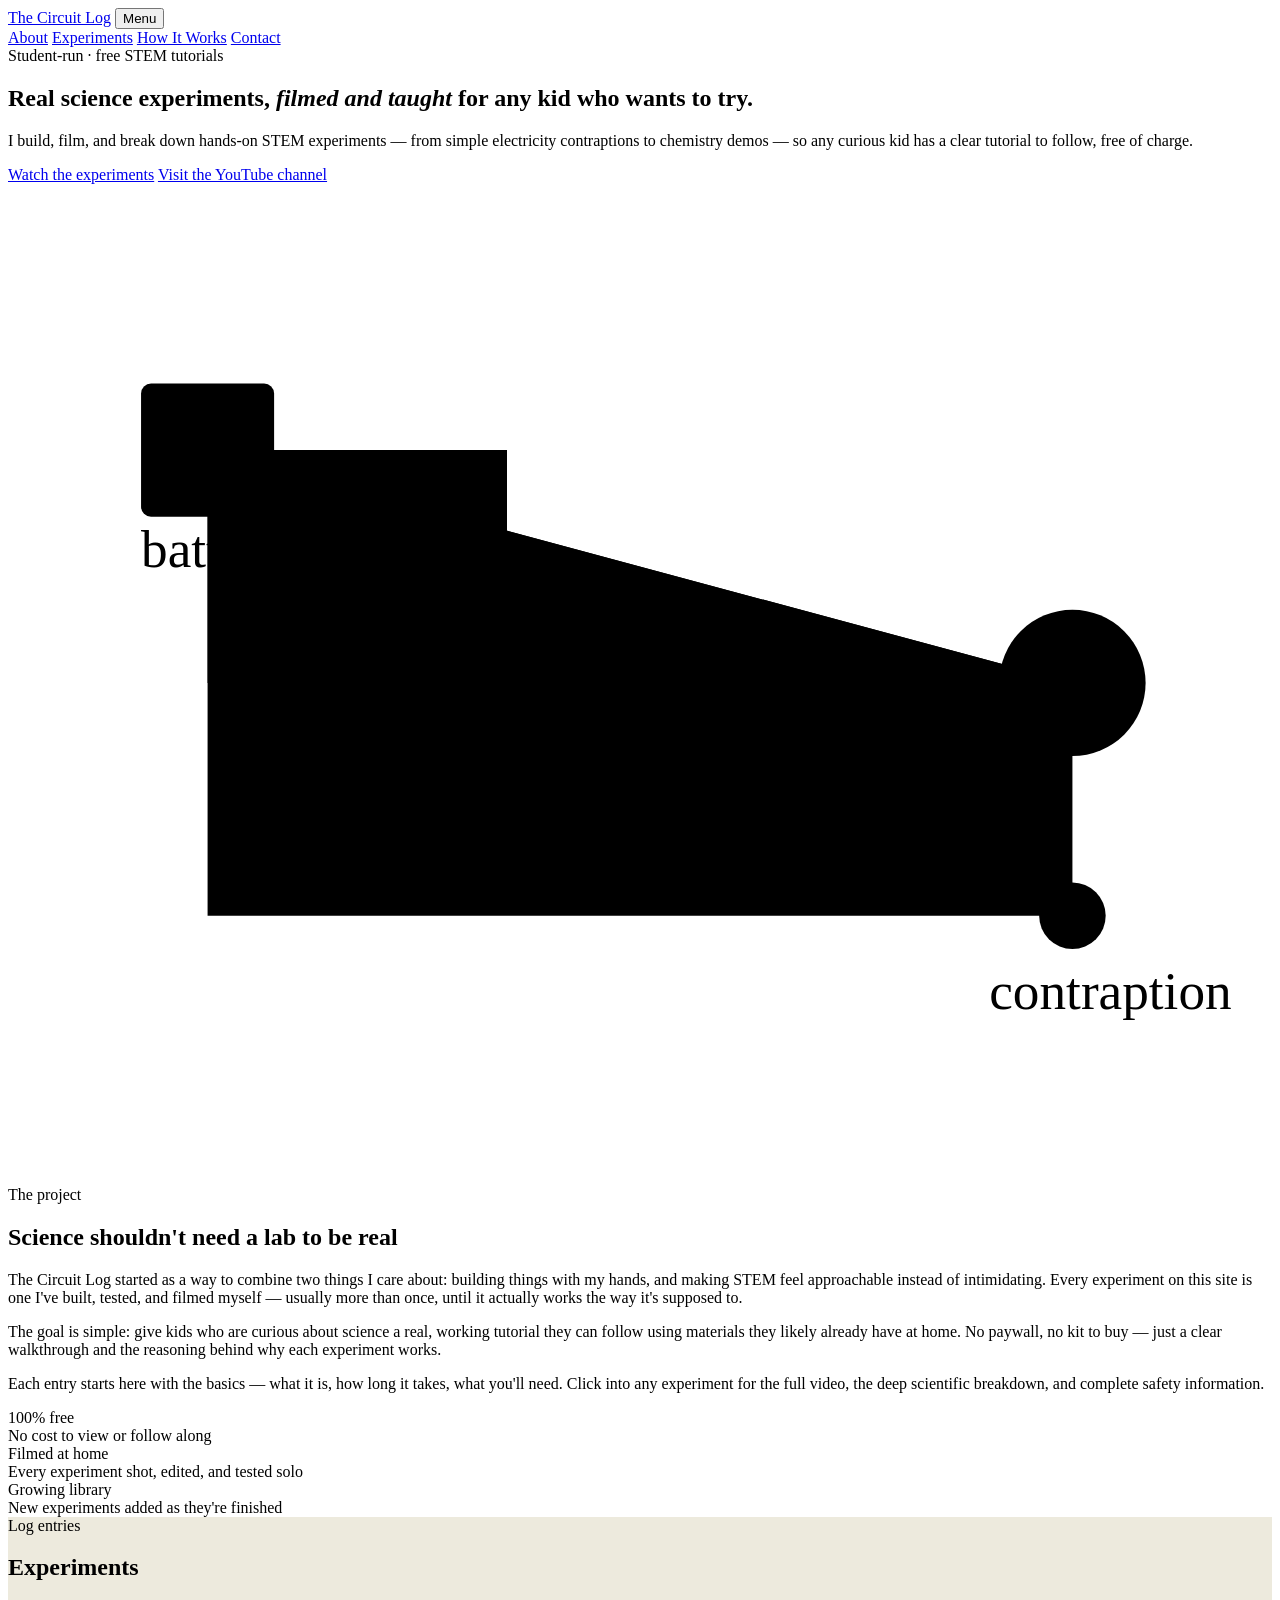
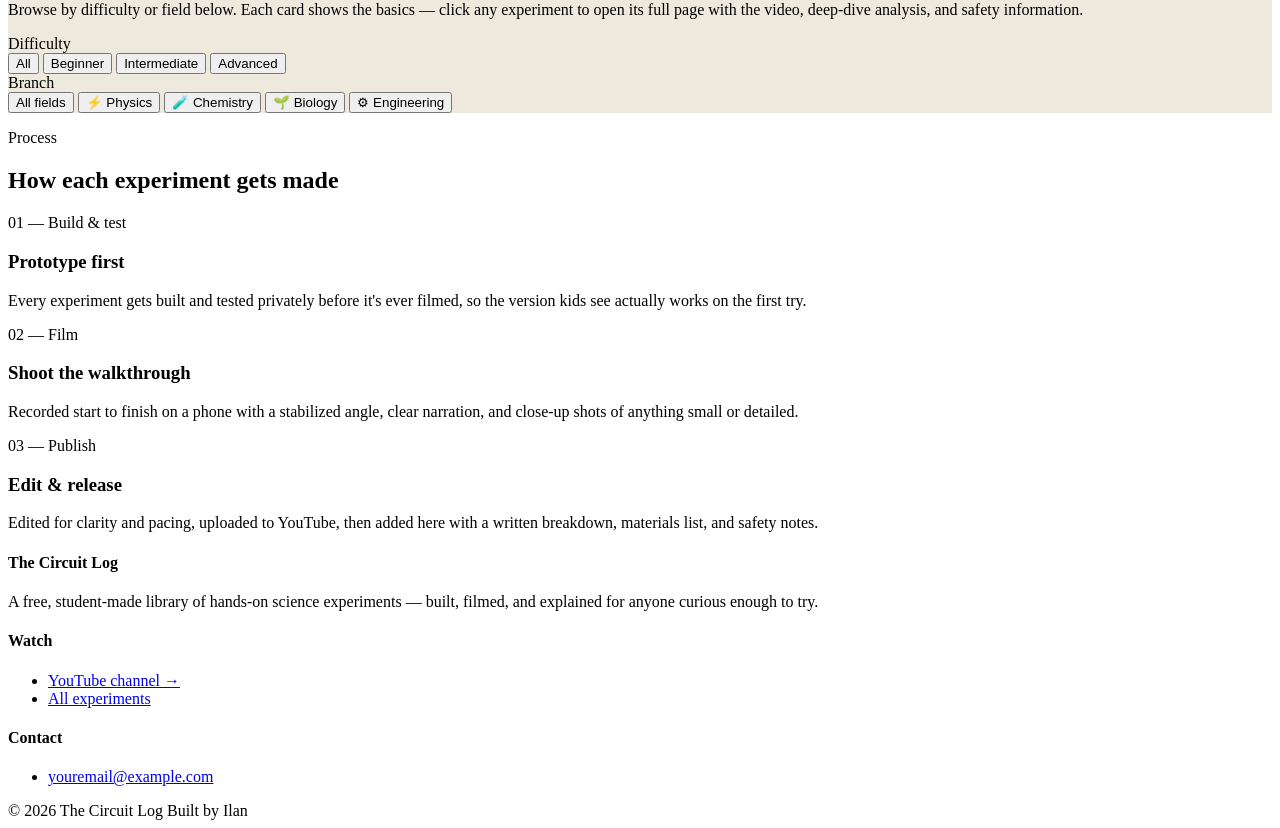
==== index.html @ 6b6189e6 "Add files via upload" ====
<!DOCTYPE html>
<html lang="en">
<head>
<meta charset="UTF-8">
<meta name="viewport" content="width=device-width, initial-scale=1.0">
<title>The Circuit Log — Science Experiments for Curious Kids</title>
<meta name="description" content="Free, hands-on science experiment tutorials filmed and taught by a student, for kids who want to try real STEM at home.">
<link rel="preconnect" href="https://fonts.googleapis.com">
<link rel="preconnect" href="https://fonts.gstatic.com" crossorigin>
<link href="https://fonts.googleapis.com/css2?family=Space+Grotesk:wght@400;500;600;700&family=Inter:wght@400;500;600&family=IBM+Plex+Mono:wght@400;500&display=swap" rel="stylesheet">
<link rel="stylesheet" href="assets/style.css">
</head>
<body>

<header class="site-nav">
  <div class="nav-inner">
    <a href="#top" class="brand"><span class="dot"></span>The Circuit Log</a>
    <button class="nav-toggle" id="navToggle" aria-expanded="false" aria-controls="navLinks">Menu</button>
    <nav class="links" id="navLinks">
      <a href="#about">About</a>
      <a href="#experiments">Experiments</a>
      <a href="#how">How It Works</a>
      <a href="#contact">Contact</a>
    </nav>
  </div>
</header>

<section class="hero" id="top">
  <div class="hero-inner">
    <div>
      <div class="eyebrow">Student-run · free STEM tutorials</div>
      <h1>Real science experiments, <em>filmed and taught</em> for any kid who wants to try.</h1>
      <p class="lede">I build, film, and break down hands-on STEM experiments — from simple electricity contraptions to chemistry demos — so any curious kid has a clear tutorial to follow, free of charge.</p>
      <div class="hero-ctas">
        <a href="#experiments" class="btn btn-primary">Watch the experiments</a>
        <a href="#contact" class="btn btn-ghost">Visit the YouTube channel</a>
      </div>
    </div>
    <div class="circuit-wrap">
      <svg viewBox="0 0 380 300" xmlns="http://www.w3.org/2000/svg" role="img" aria-label="Animated circuit diagram connecting a battery, switch, and lightbulb">
        <path class="circuit-wire" d="M60,80 H150 V150 H320" />
        <path class="circuit-wire" d="M60,80 V220 H320 V150" />
        <path class="circuit-pulse" d="M60,80 H150 V150 H320 V150 H60 V80" />
        <rect class="circuit-node on" x="40" y="60" width="40" height="40" rx="3"/>
        <text class="circuit-label" x="40" y="115">battery</text>
        <circle class="circuit-node" cx="150" cy="150" r="16"/>
        <text class="circuit-label" x="128" y="180">switch</text>
        <g class="bulb-glow">
          <circle class="circuit-node on" cx="320" cy="150" r="22"/>
        </g>
        <text class="circuit-label" x="292" y="190">bulb</text>
        <circle class="circuit-node" cx="320" cy="220" r="10"/>
        <text class="circuit-label" x="295" y="248">contraption</text>
      </svg>
    </div>
  </div>
</section>

<main>
  <section id="about">
    <div class="wrap">
      <div class="section-head">
        <div class="eyebrow">The project</div>
        <h2>Science shouldn't need a lab to be real</h2>
      </div>
      <div class="about-grid">
        <div class="about-copy">
          <p>The Circuit Log started as a way to combine two things I care about: building things with my hands, and making STEM feel approachable instead of intimidating. Every experiment on this site is one I've built, tested, and filmed myself — usually more than once, until it actually works the way it's supposed to.</p>
          <p>The goal is simple: give kids who are curious about science a real, working tutorial they can follow using materials they likely already have at home. No paywall, no kit to buy — just a clear walkthrough and the reasoning behind why each experiment works.</p>
          <p>Each entry starts here with the basics — what it is, how long it takes, what you'll need. Click into any experiment for the full video, the deep scientific breakdown, and complete safety information.</p>
        </div>
        <div>
          <div class="stat-card">
            <div class="num">100% free</div>
            <div class="label">No cost to view or follow along</div>
          </div>
          <div class="stat-card">
            <div class="num">Filmed at home</div>
            <div class="label">Every experiment shot, edited, and tested solo</div>
          </div>
          <div class="stat-card">
            <div class="num">Growing library</div>
            <div class="label">New experiments added as they're finished</div>
          </div>
        </div>
      </div>
    </div>
  </section>

  <section id="experiments" style="background:#EDEADD;">
    <div class="wrap">
      <div class="section-head">
        <div class="eyebrow">Log entries</div>
        <h2>Experiments</h2>
        <p>Browse by difficulty or field below. Each card shows the basics — click any experiment to open its full page with the video, deep-dive analysis, and safety information.</p>
      </div>

      <div class="filter-block">
        <div class="filter-row">
          <span class="filter-row-label">Difficulty</span>
          <div class="filter-bar" id="difficultyBar" role="tablist" aria-label="Filter by difficulty">
            <button class="filter-btn active" data-difficulty="all">All</button>
            <button class="filter-btn" data-difficulty="beginner">Beginner</button>
            <button class="filter-btn" data-difficulty="intermediate">Intermediate</button>
            <button class="filter-btn" data-difficulty="advanced">Advanced</button>
          </div>
        </div>
        <div class="filter-row">
          <span class="filter-row-label">Branch</span>
          <div class="filter-bar filter-bar-branch" id="disciplineBar" role="tablist" aria-label="Filter by field of science">
            <button class="filter-btn branch-btn active" data-discipline="all">All fields</button>
            <button class="filter-btn branch-btn" data-discipline="physics">⚡ Physics</button>
            <button class="filter-btn branch-btn" data-discipline="chemistry">🧪 Chemistry</button>
            <button class="filter-btn branch-btn" data-discipline="biology">🌱 Biology</button>
            <button class="filter-btn branch-btn" data-discipline="engineering">⚙ Engineering</button>
          </div>
        </div>
        <p class="filter-count" id="filterCount"></p>
      </div>

      <div class="log-grid" id="logGrid"></div>
      <p class="empty-state" id="emptyState" hidden>No experiments in this branch yet — check back soon, or try a different filter.</p>
    </div>
  </section>

  <section id="how">
    <div class="wrap">
      <div class="section-head">
        <div class="eyebrow">Process</div>
        <h2>How each experiment gets made</h2>
      </div>
      <div class="steps">
        <div class="step">
          <div class="tag">01 — Build & test</div>
          <h3>Prototype first</h3>
          <p>Every experiment gets built and tested privately before it's ever filmed, so the version kids see actually works on the first try.</p>
        </div>
        <div class="step">
          <div class="tag">02 — Film</div>
          <h3>Shoot the walkthrough</h3>
          <p>Recorded start to finish on a phone with a stabilized angle, clear narration, and close-up shots of anything small or detailed.</p>
        </div>
        <div class="step">
          <div class="tag">03 — Publish</div>
          <h3>Edit & release</h3>
          <p>Edited for clarity and pacing, uploaded to YouTube, then added here with a written breakdown, materials list, and safety notes.</p>
        </div>
      </div>
    </div>
  </section>
</main>

<footer id="contact">
  <div class="wrap">
    <div class="footer-grid">
      <div>
        <h4>The Circuit Log</h4>
        <p>A free, student-made library of hands-on science experiments — built, filmed, and explained for anyone curious enough to try.</p>
      </div>
      <div>
        <h4>Watch</h4>
        <ul>
          <li><a href="#" target="_blank" rel="noopener">YouTube channel →</a></li>
          <li><a href="#experiments">All experiments</a></li>
        </ul>
      </div>
      <div>
        <h4>Contact</h4>
        <ul>
          <li><a href="mailto:youremail@example.com">youremail@example.com</a></li>
        </ul>
      </div>
    </div>
    <div class="footer-bottom">
      <span>© 2026 The Circuit Log</span>
      <span>Built by Ilan</span>
    </div>
  </div>
</footer>

<script src="assets/data.js"></script>
<script src="assets/hub.js"></script>
</body>
</html>
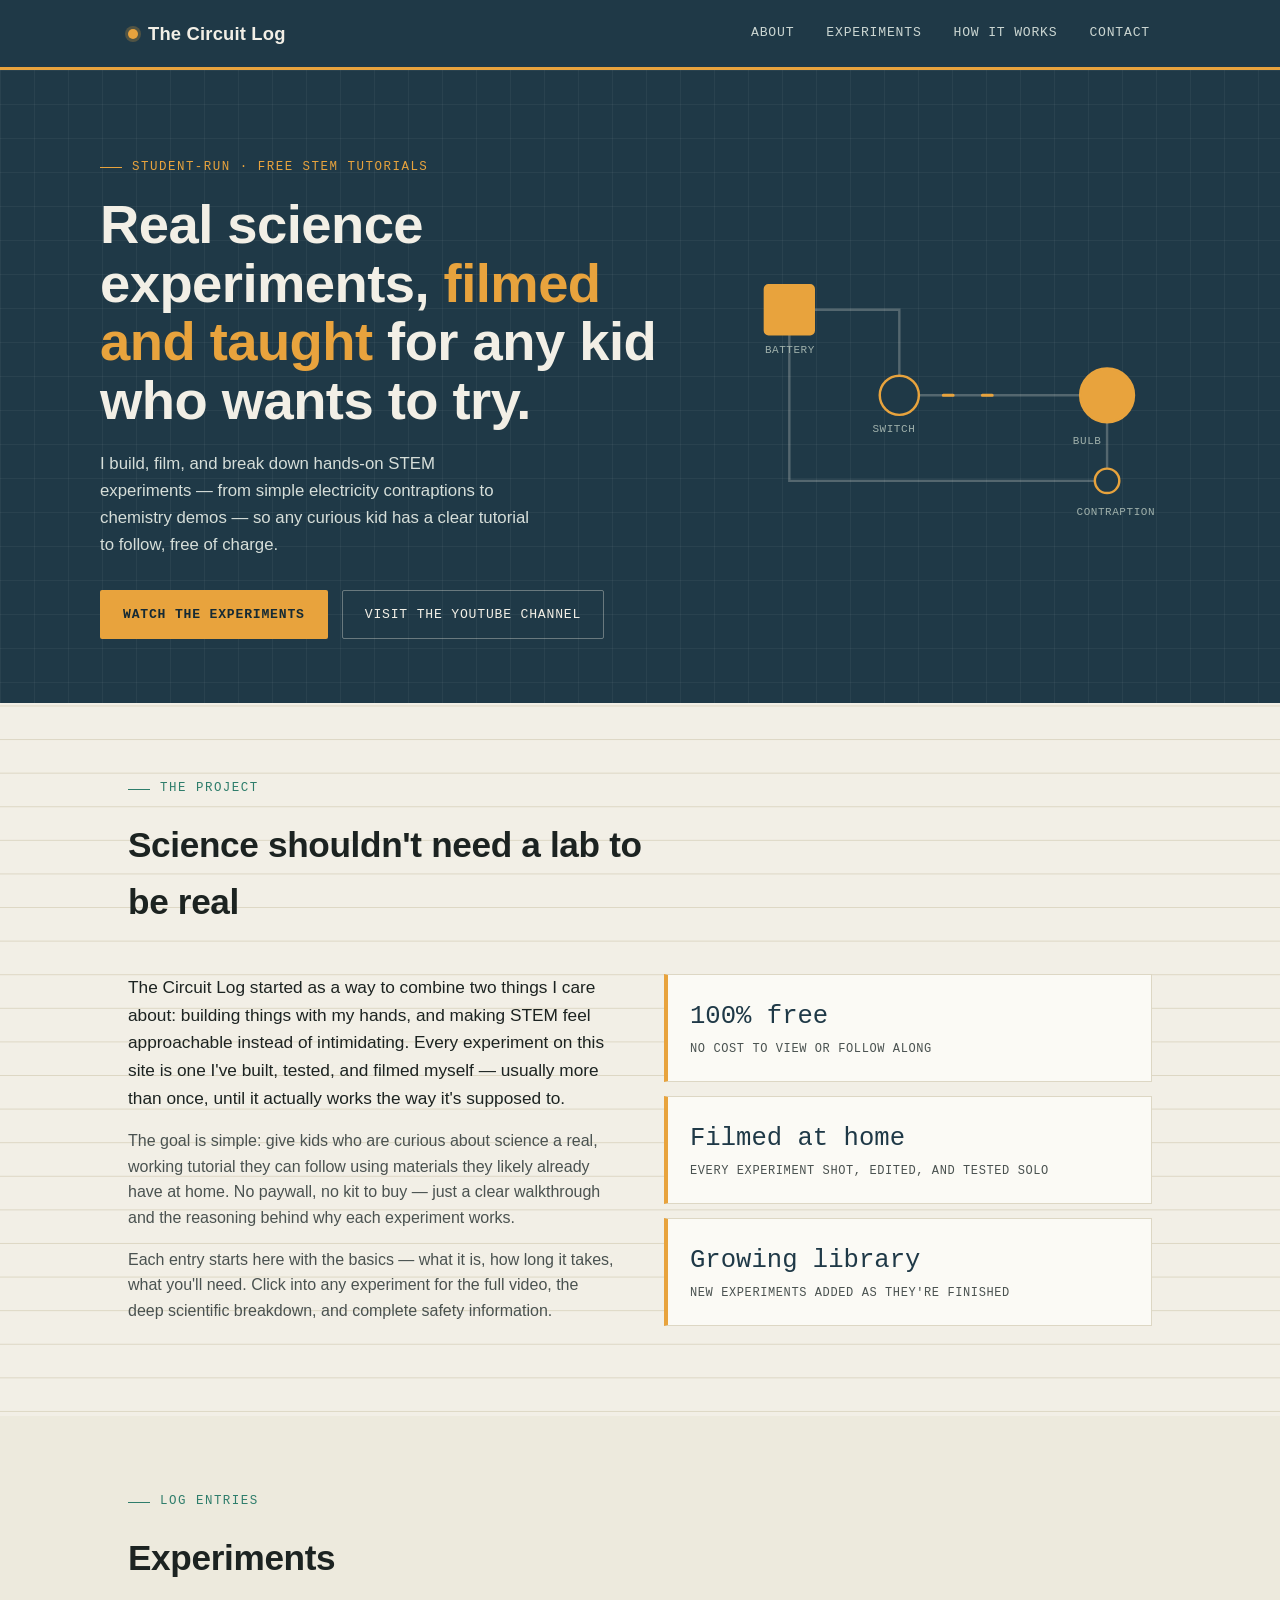
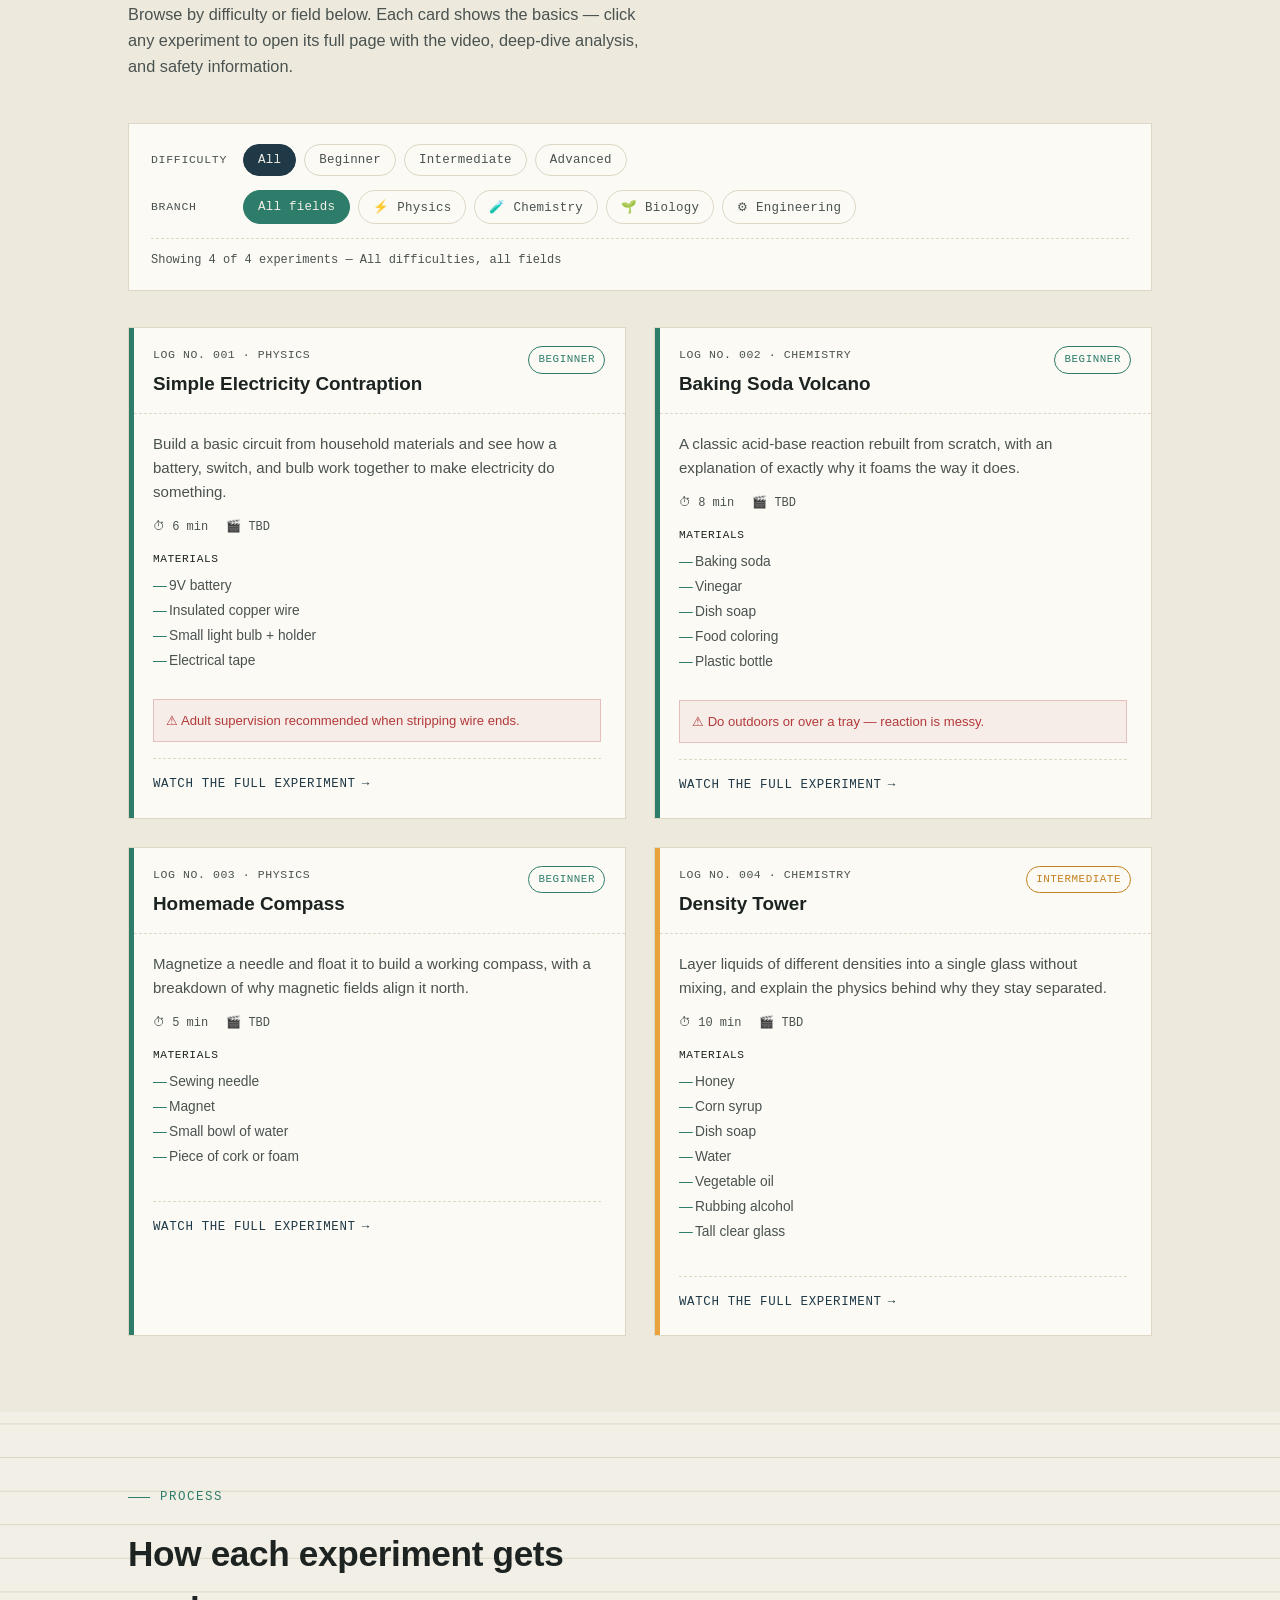
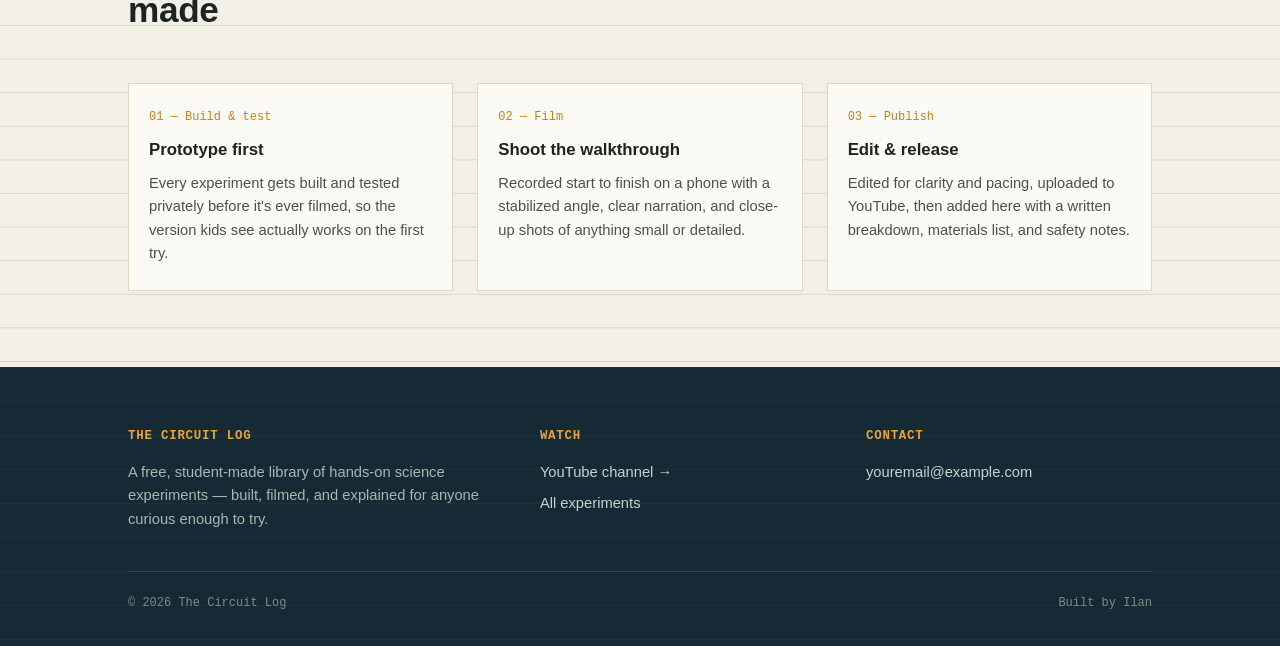
==== commit 69c54593: "fix youtube link" ====
--- a/index.html
+++ b/index.html
@@ -33,7 +33,7 @@
       <p class="lede">I build, film, and break down hands-on STEM experiments — from simple electricity contraptions to chemistry demos — so any curious kid has a clear tutorial to follow, free of charge.</p>
       <div class="hero-ctas">
         <a href="#experiments" class="btn btn-primary">Watch the experiments</a>
-        <a href="#contact" class="btn btn-ghost">Visit the YouTube channel</a>
+        <a href="https://www.youtube.com/channel/UC-2XbIqG7p51OJaPaATmr5Q" target="_blank" rel="noopener" class="btn btn-ghost">Visit the YouTube channel</a>
       </div>
     </div>
     <div class="circuit-wrap">
@@ -160,7 +160,7 @@
       <div>
         <h4>Watch</h4>
         <ul>
-          <li><a href="#" target="_blank" rel="noopener">YouTube channel →</a></li>
+          <li><a href="https://www.youtube.com/channel/UC-2XbIqG7p51OJaPaATmr5Q" target="_blank" rel="noopener">YouTube channel →</a></li>
           <li><a href="#experiments">All experiments</a></li>
         </ul>
       </div>
@@ -181,4 +181,4 @@
 <script src="assets/data.js"></script>
 <script src="assets/hub.js"></script>
 </body>
-</html>
+</html>
--- a/assets/style.css
+++ b/assets/style.css
@@ -0,0 +1,484 @@
+:root{
+  --paper:#F2EFE6;
+  --paper-line:#DDD7C4;
+  --ink:#1C2321;
+  --ink-soft:#4A5250;
+  --navy:#1F3947;
+  --navy-deep:#152A34;
+  --spark:#E8A33D;
+  --spark-deep:#C4801E;
+  --circuit:#2E7D6B;
+  --safety:#B33A3A;
+  --display:'Space Grotesk', sans-serif;
+  --body:'Inter', sans-serif;
+  --mono:'IBM Plex Mono', monospace;
+  --radius:2px;
+}
+
+*{box-sizing:border-box; margin:0; padding:0;}
+
+html{scroll-behavior:smooth;}
+
+body{
+  background:var(--paper);
+  color:var(--ink);
+  font-family:var(--body);
+  line-height:1.6;
+  background-image: linear-gradient(var(--paper-line) 1px, transparent 1px);
+  background-size: 100% 2.1em;
+}
+
+a{color:inherit;}
+img, iframe{max-width:100%; display:block;}
+
+:focus-visible{ outline:3px solid var(--spark); outline-offset:2px; }
+
+.wrap{ max-width:1080px; margin:0 auto; padding:0 28px; }
+
+/* ---------- NAV ---------- */
+header.site-nav{
+  position:sticky; top:0; z-index:50;
+  background:var(--navy);
+  border-bottom:3px solid var(--spark);
+}
+.nav-inner{
+  display:flex; align-items:center; justify-content:space-between;
+  padding:16px 28px; max-width:1080px; margin:0 auto;
+}
+.brand{
+  font-family:var(--display); font-weight:700; font-size:1.15rem;
+  color:var(--paper); letter-spacing:0.01em;
+  display:flex; align-items:center; gap:10px;
+  text-decoration:none;
+}
+.brand .dot{
+  width:10px; height:10px; background:var(--spark); border-radius:50%;
+  box-shadow:0 0 0 3px rgba(232,163,61,0.25);
+}
+nav.links{
+  display:flex; gap:28px;
+  font-family:var(--mono); font-size:0.82rem;
+  text-transform:uppercase; letter-spacing:0.06em;
+}
+nav.links a{
+  text-decoration:none; color:#CBD6D2; padding:6px 2px;
+  border-bottom:2px solid transparent;
+  transition:color .15s ease, border-color .15s ease;
+}
+nav.links a:hover{ color:var(--paper); border-color:var(--spark); }
+.nav-toggle{ display:none; }
+
+/* ---------- HERO (hub) ---------- */
+.hero{
+  background:var(--navy);
+  background-image:
+    linear-gradient(rgba(255,255,255,0.045) 1px, transparent 1px),
+    linear-gradient(90deg, rgba(255,255,255,0.045) 1px, transparent 1px);
+  background-size: 34px 34px;
+  color:var(--paper);
+  padding:88px 28px 64px;
+  overflow:hidden;
+}
+.hero-inner{
+  max-width:1080px; margin:0 auto;
+  display:grid; grid-template-columns:1.1fr 0.9fr; gap:48px; align-items:center;
+}
+.eyebrow{
+  font-family:var(--mono); font-size:0.78rem; letter-spacing:0.12em;
+  text-transform:uppercase; color:var(--spark);
+  display:flex; align-items:center; gap:10px; margin-bottom:18px;
+}
+.eyebrow::before{ content:""; width:22px; height:1px; background:var(--spark); }
+.hero h1{
+  font-family:var(--display); font-weight:700;
+  font-size:clamp(2.2rem, 4.4vw, 3.4rem); line-height:1.08; letter-spacing:-0.01em;
+}
+.hero h1 em{ font-style:normal; color:var(--spark); }
+.hero p.lede{ margin-top:20px; font-size:1.05rem; color:#D6DED9; max-width:46ch; }
+.hero-ctas{ margin-top:32px; display:flex; gap:14px; flex-wrap:wrap; }
+
+.btn{
+  font-family:var(--mono); font-size:0.82rem; text-transform:uppercase;
+  letter-spacing:0.06em; text-decoration:none; padding:13px 22px;
+  border-radius:var(--radius); display:inline-block; border:1.5px solid transparent;
+  transition:transform .12s ease, background .15s ease;
+}
+.btn-primary{ background:var(--spark); color:var(--navy-deep); font-weight:600; }
+.btn-primary:hover{ background:#F0B458; transform:translateY(-1px); }
+.btn-ghost{ border-color:rgba(242,239,230,0.35); color:var(--paper); }
+.btn-ghost:hover{ border-color:var(--paper); }
+.btn-outline-navy{ border-color:var(--navy); color:var(--navy); }
+.btn-outline-navy:hover{ background:var(--navy); color:var(--paper); }
+
+/* circuit signature */
+.circuit-wrap{ position:relative; }
+.circuit-wrap svg{ width:100%; height:auto; }
+.circuit-node{ fill:var(--navy); stroke:var(--spark); stroke-width:2; }
+.circuit-node.on{ fill:var(--spark); }
+.circuit-wire{ fill:none; stroke:rgba(242,239,230,0.25); stroke-width:2; }
+.circuit-pulse{
+  fill:none; stroke:var(--spark); stroke-width:2.5; stroke-linecap:round;
+  stroke-dasharray:8 220; stroke-dashoffset:0;
+  animation:pulse-travel 4.5s linear infinite;
+}
+.circuit-label{
+  font-family:var(--mono); font-size:9px; fill:#9FB0AB;
+  text-transform:uppercase; letter-spacing:0.05em;
+}
+@keyframes pulse-travel{ from{ stroke-dashoffset:0; } to{ stroke-dashoffset:-460; } }
+.bulb-glow{ animation:glow 2.4s ease-in-out infinite; transform-origin:center; }
+@keyframes glow{ 0%,100%{ opacity:0.55; } 50%{ opacity:1; } }
+
+@media (prefers-reduced-motion:reduce){
+  .circuit-pulse{ animation:none; }
+  .bulb-glow{ animation:none; }
+  html{ scroll-behavior:auto; }
+}
+
+/* ---------- SECTION shared ---------- */
+section{ padding:76px 0; }
+.section-head{ margin-bottom:44px; max-width:60ch; }
+.section-head .eyebrow{ color:var(--circuit); }
+.section-head .eyebrow::before{ background:var(--circuit); }
+.section-head h2{
+  font-family:var(--display); font-weight:700;
+  font-size:clamp(1.6rem, 3vw, 2.2rem); letter-spacing:-0.01em;
+}
+.section-head p{ margin-top:14px; color:var(--ink-soft); font-size:1.02rem; }
+
+/* ---------- ABOUT ---------- */
+.about-grid{ display:grid; grid-template-columns:1fr 1fr; gap:48px; align-items:start; }
+.about-copy p{ margin-bottom:16px; color:var(--ink-soft); }
+.about-copy p:first-child{ color:var(--ink); font-size:1.08rem; }
+.stat-card{
+  background:#FBFAF5; border:1px solid var(--paper-line);
+  border-left:4px solid var(--spark); padding:22px 22px; margin-bottom:14px;
+}
+.stat-card .num{ font-family:var(--mono); font-size:1.6rem; font-weight:500; color:var(--navy); }
+.stat-card .label{
+  font-family:var(--mono); font-size:0.75rem; text-transform:uppercase;
+  letter-spacing:0.05em; color:var(--ink-soft); margin-top:2px;
+}
+
+/* ---------- FILTER BAR ---------- */
+.filter-block{
+  border:1px solid var(--paper-line); background:#FBFAF5;
+  padding:20px 22px; margin-bottom:36px;
+}
+.filter-row{ display:flex; align-items:center; gap:16px; flex-wrap:wrap; }
+.filter-row + .filter-row{ margin-top:14px; }
+.filter-row-label{
+  font-family:var(--mono); font-size:0.72rem; text-transform:uppercase;
+  letter-spacing:0.06em; color:var(--ink-soft); width:76px; flex-shrink:0;
+}
+.filter-bar{ display:flex; gap:8px; flex-wrap:wrap; }
+.filter-btn{
+  font-family:var(--mono); font-size:0.78rem; letter-spacing:0.02em;
+  background:transparent; border:1.5px solid var(--paper-line); color:var(--ink-soft);
+  padding:8px 14px; border-radius:20px; cursor:pointer; transition:all .15s ease;
+}
+.filter-btn:hover{ border-color:var(--circuit); color:var(--ink); }
+.filter-btn.active{ background:var(--navy); border-color:var(--navy); color:var(--paper); }
+.filter-bar-branch .filter-btn.active{ background:var(--circuit); border-color:var(--circuit); }
+.filter-count{
+  margin-top:14px; font-family:var(--mono); font-size:0.75rem; color:var(--ink-soft);
+  border-top:1px dashed var(--paper-line); padding-top:12px;
+}
+.empty-state{
+  text-align:center; padding:48px 20px; color:var(--ink-soft);
+  font-family:var(--mono); font-size:0.88rem; border:1px dashed var(--paper-line);
+}
+
+/* ---------- HUB CARDS (simplified — facts only, click through for more) ---------- */
+.log-grid{ display:grid; grid-template-columns:repeat(2, 1fr); gap:28px; }
+.log-card{
+  background:#FBFAF5; border:1px solid var(--paper-line);
+  position:relative; display:flex; flex-direction:column;
+  text-decoration:none; color:var(--ink);
+  transition:border-color .15s ease, transform .15s ease;
+}
+.log-card:hover{ border-color:var(--circuit); transform:translateY(-2px); }
+.log-card::before{
+  content:""; position:absolute; left:0; top:0; bottom:0; width:5px; background:var(--circuit);
+}
+.log-card.difficulty-beginner::before{ background:var(--circuit); }
+.log-card.difficulty-intermediate::before{ background:var(--spark); }
+.log-card.difficulty-advanced::before{ background:var(--safety); }
+.log-head{
+  padding:18px 20px 14px 24px; display:flex; justify-content:space-between;
+  align-items:flex-start; gap:10px; border-bottom:1px dashed var(--paper-line);
+}
+.log-no{
+  font-family:var(--mono); font-size:0.72rem; color:var(--ink-soft);
+  text-transform:uppercase; letter-spacing:0.05em;
+}
+.log-title{ font-family:var(--display); font-weight:600; font-size:1.18rem; margin-top:4px; }
+.badge{
+  font-family:var(--mono); font-size:0.68rem; text-transform:uppercase;
+  letter-spacing:0.05em; padding:4px 9px; border-radius:20px;
+  white-space:nowrap; border:1px solid currentColor;
+}
+.badge-beginner{ color:var(--circuit); }
+.badge-intermediate{ color:var(--spark-deep); }
+.badge-advanced{ color:var(--safety); }
+
+.log-body{ padding:18px 24px 22px; flex:1; display:flex; flex-direction:column; }
+.log-body p.desc{ color:var(--ink-soft); font-size:0.94rem; margin-bottom:14px; }
+
+.meta-row{
+  display:flex; gap:18px; font-family:var(--mono); font-size:0.75rem;
+  color:var(--ink-soft); margin-bottom:14px; flex-wrap:wrap;
+}
+.meta-row span{ display:flex; align-items:center; gap:5px; }
+
+.materials{ font-size:0.86rem; margin-bottom:14px; }
+.materials-label{
+  font-family:var(--mono); font-size:0.7rem; text-transform:uppercase;
+  letter-spacing:0.05em; color:var(--ink); margin-bottom:6px;
+}
+.materials ul{ list-style:none; }
+.materials li{ padding-left:16px; position:relative; color:var(--ink-soft); margin-bottom:3px; }
+.materials li::before{ content:"—"; position:absolute; left:0; color:var(--circuit); }
+
+.safety-note{
+  margin-top:10px;
+  background:rgba(179,58,58,0.07); border:1px solid rgba(179,58,58,0.25);
+  color:var(--safety); font-size:0.82rem; padding:10px 12px; display:flex; gap:8px;
+}
+
+.card-cta{
+  margin-top:auto; padding-top:16px;
+  font-family:var(--mono); font-size:0.78rem; text-transform:uppercase;
+  letter-spacing:0.05em; color:var(--navy);
+  display:flex; align-items:center; gap:6px;
+  border-top:1px dashed var(--paper-line); margin-top:16px;
+}
+.log-card:hover .card-cta{ color:var(--circuit); }
+.card-cta .arrow{ transition:transform .15s ease; }
+.log-card:hover .card-cta .arrow{ transform:translateX(4px); }
+
+/* ---------- HOW IT WORKS ---------- */
+.steps{ display:grid; grid-template-columns:repeat(3, 1fr); gap:24px; }
+.step{ background:#FBFAF5; border:1px solid var(--paper-line); padding:24px 20px; }
+.step .tag{ font-family:var(--mono); font-size:0.75rem; color:var(--spark-deep); margin-bottom:10px; }
+.step h3{ font-family:var(--display); font-size:1.05rem; margin-bottom:8px; }
+.step p{ color:var(--ink-soft); font-size:0.92rem; }
+
+/* ---------- FOOTER / CONTACT ---------- */
+footer{
+  background:var(--navy-deep); color:#C7D2CE; padding:60px 0 32px;
+  background-image: linear-gradient(rgba(255,255,255,0.03) 1px, transparent 1px);
+  background-size:100% 34px;
+}
+.footer-grid{ display:grid; grid-template-columns:1.3fr 1fr 1fr; gap:40px; margin-bottom:40px; }
+footer h4{
+  font-family:var(--mono); font-size:0.78rem; text-transform:uppercase;
+  letter-spacing:0.06em; color:var(--spark); margin-bottom:14px;
+}
+footer p{ color:#A9B7B2; font-size:0.92rem; }
+footer a{ text-decoration:none; color:#C7D2CE; }
+footer a:hover{ color:var(--spark); }
+footer ul{ list-style:none; }
+footer li{ margin-bottom:8px; font-size:0.92rem; }
+.footer-bottom{
+  border-top:1px solid rgba(255,255,255,0.1); padding-top:22px;
+  font-family:var(--mono); font-size:0.75rem; color:#7C8C87;
+  display:flex; justify-content:space-between; flex-wrap:wrap; gap:10px;
+}
+
+/* =========================================================================
+   DETAIL PAGE — larger, more sophisticated single-experiment layout
+   ========================================================================= */
+
+.detail-nav{
+  position:sticky; top:57px; z-index:40;
+  background:#EDEADD; border-bottom:1px solid var(--paper-line);
+}
+.detail-jump-wrap{ background:#EDEADD; border-bottom:1px solid var(--paper-line); }
+.detail-nav .wrap{ display:flex; align-items:center; justify-content:space-between; gap:20px; padding:14px 28px; }
+.back-link{
+  font-family:var(--mono); font-size:0.78rem; text-transform:uppercase;
+  letter-spacing:0.05em; text-decoration:none; color:var(--ink-soft);
+  display:flex; align-items:center; gap:8px;
+  transition:color .15s ease;
+}
+.back-link:hover{ color:var(--navy); }
+.detail-jump{ display:flex; gap:22px; font-family:var(--mono); font-size:0.76rem; text-transform:uppercase; letter-spacing:0.05em; }
+.detail-jump a{ text-decoration:none; color:var(--ink-soft); }
+.detail-jump a:hover{ color:var(--circuit); }
+
+.detail-hero{
+  background:var(--navy);
+  background-image:
+    linear-gradient(rgba(255,255,255,0.045) 1px, transparent 1px),
+    linear-gradient(90deg, rgba(255,255,255,0.045) 1px, transparent 1px);
+  background-size: 34px 34px;
+  color:var(--paper);
+  padding:64px 28px 56px;
+}
+.detail-hero .wrap{ max-width:900px; }
+.detail-meta-badges{ display:flex; gap:10px; align-items:center; margin-bottom:20px; flex-wrap:wrap; }
+.detail-badge{
+  font-family:var(--mono); font-size:0.72rem; text-transform:uppercase;
+  letter-spacing:0.05em; padding:5px 12px; border-radius:20px; border:1px solid currentColor;
+}
+.detail-badge-beginner{ color:#7FD4B0; }
+.detail-badge-intermediate{ color:var(--spark); }
+.detail-badge-advanced{ color:#F0938E; }
+.detail-hero h1{
+  font-family:var(--display); font-weight:700;
+  font-size:clamp(2.4rem, 5.5vw, 4rem); line-height:1.04; letter-spacing:-0.015em;
+}
+.detail-hero .lede{ margin-top:22px; font-size:1.15rem; color:#D6DED9; max-width:62ch; }
+.detail-meta-row{
+  margin-top:28px; display:flex; gap:28px; flex-wrap:wrap;
+  font-family:var(--mono); font-size:0.82rem; color:#9FB0AB;
+}
+.detail-meta-row span{ display:flex; align-items:center; gap:7px; }
+
+.detail-section{ padding:80px 0; }
+.detail-section.alt{ background:#EDEADD; }
+.detail-section .wrap{ max-width:900px; }
+
+.detail-section-label{
+  font-family:var(--mono); font-size:0.78rem; text-transform:uppercase;
+  letter-spacing:0.1em; color:var(--circuit); margin-bottom:16px;
+  display:flex; align-items:center; gap:10px;
+}
+.detail-section-label::before{ content:""; width:26px; height:1px; background:var(--circuit); }
+.detail-section h2{
+  font-family:var(--display); font-weight:700;
+  font-size:clamp(1.9rem, 3.6vw, 2.6rem); letter-spacing:-0.01em; margin-bottom:20px;
+}
+.detail-lead-text{ font-size:1.08rem; color:var(--ink-soft); max-width:68ch; margin-bottom:36px; }
+
+/* video */
+.detail-video-frame{
+  position:relative; width:100%; aspect-ratio:16/9;
+  background:var(--navy-deep); border:1px solid var(--paper-line);
+}
+.detail-video-frame iframe{ width:100%; height:100%; border:0; }
+.detail-video-placeholder{
+  position:absolute; inset:0; display:flex; flex-direction:column;
+  align-items:center; justify-content:center; gap:10px;
+  color:#7C8C87; font-family:var(--mono); font-size:0.85rem; text-align:center; padding:16px;
+}
+
+/* deep-dive hotspot image, larger */
+.detail-analysis-grid{ display:grid; grid-template-columns:1.2fr 1fr; gap:32px; align-items:start; }
+.hotspot-image-wrap{
+  position:relative; width:100%; aspect-ratio:4/3;
+  background:var(--navy-deep); border:1px solid var(--paper-line); overflow:hidden;
+}
+.hotspot-image-wrap img{ width:100%; height:100%; object-fit:cover; }
+.hotspot-placeholder{
+  position:absolute; inset:0; display:flex; align-items:center; justify-content:center;
+  color:#7C8C87; font-family:var(--mono); font-size:0.78rem; text-align:center; padding:20px;
+}
+.hotspot{
+  position:absolute; width:30px; height:30px; margin-left:-15px; margin-top:-15px;
+  border-radius:50%; background:var(--spark); color:var(--navy-deep);
+  border:2px solid var(--paper); font-family:var(--mono); font-weight:600; font-size:0.86rem;
+  cursor:pointer; display:flex; align-items:center; justify-content:center;
+  padding:0; line-height:1; transition:transform .12s ease;
+}
+.hotspot:hover, .hotspot:focus-visible{ transform:scale(1.15); }
+.hotspot.selected{ background:var(--circuit); color:var(--paper); }
+
+.hotspot-detail-panel{
+  background:#FBFAF5; border:1px solid var(--paper-line); border-left:4px solid var(--spark);
+  padding:24px 26px; min-height:220px; display:flex; flex-direction:column; justify-content:center;
+}
+.hotspot-detail-panel strong{
+  font-family:var(--display); color:var(--ink); display:block;
+  margin-bottom:10px; font-size:1.15rem;
+}
+.hotspot-detail-panel p{ color:var(--ink-soft); font-size:0.98rem; line-height:1.65; }
+.hotspot-hint{ font-family:var(--mono); font-size:0.78rem; color:var(--ink-soft); }
+.hotspot-list{
+  margin-top:18px; display:flex; flex-direction:column; gap:8px;
+}
+.hotspot-list-item{
+  display:flex; align-items:center; gap:10px;
+  font-family:var(--mono); font-size:0.78rem; color:var(--ink-soft);
+  background:transparent; border:1px solid var(--paper-line); cursor:pointer;
+  padding:8px 12px; text-align:left; transition:border-color .15s ease, color .15s ease;
+}
+.hotspot-list-item:hover, .hotspot-list-item.selected{ border-color:var(--circuit); color:var(--ink); }
+.hotspot-list-item .num{
+  width:20px; height:20px; border-radius:50%; background:var(--spark); color:var(--navy-deep);
+  font-weight:600; display:flex; align-items:center; justify-content:center; flex-shrink:0; font-size:0.7rem;
+}
+
+/* safety detail, larger */
+.safety-columns{ display:grid; grid-template-columns:repeat(3, 1fr); gap:18px; }
+.safety-col{ background:#FBFAF5; border:1px solid var(--paper-line); padding:22px 22px; }
+.safety-col.emergency{ background:rgba(179,58,58,0.06); border-color:rgba(179,58,58,0.3); }
+.safety-col h5{
+  font-family:var(--mono); font-size:0.78rem; text-transform:uppercase;
+  letter-spacing:0.04em; margin-bottom:14px;
+}
+.safety-col:not(.emergency) h5{ color:var(--ink); }
+.safety-col.emergency h5{ color:var(--safety); }
+.safety-col ul{ list-style:none; }
+.safety-col li{
+  font-size:0.92rem; color:var(--ink-soft); padding-left:16px; position:relative;
+  margin-bottom:10px; line-height:1.55;
+}
+.safety-col li::before{ content:"—"; position:absolute; left:0; }
+.safety-col:not(.emergency) li::before{ color:var(--circuit); }
+.safety-col.emergency li::before{ color:var(--safety); }
+
+/* materials sourcing table, larger */
+.sourcing-table{ width:100%; border-collapse:collapse; font-size:0.94rem; }
+.sourcing-table th{
+  font-family:var(--mono); font-size:0.74rem; text-transform:uppercase;
+  letter-spacing:0.05em; text-align:left; color:var(--ink-soft);
+  padding:10px 14px; border-bottom:1px solid var(--paper-line);
+}
+.sourcing-table td{
+  padding:14px 14px; border-bottom:1px solid var(--paper-line);
+  color:var(--ink-soft); vertical-align:top;
+}
+.sourcing-table td:first-child{ color:var(--ink); font-weight:500; white-space:nowrap; }
+
+/* prev/next footer nav */
+.detail-pager{
+  display:grid; grid-template-columns:1fr 1fr; gap:20px;
+}
+.pager-link{
+  display:block; text-decoration:none; border:1px solid var(--paper-line);
+  background:#FBFAF5; padding:22px 24px; transition:border-color .15s ease;
+}
+.pager-link:hover{ border-color:var(--circuit); }
+.pager-link .pager-dir{
+  font-family:var(--mono); font-size:0.72rem; text-transform:uppercase;
+  letter-spacing:0.06em; color:var(--ink-soft); margin-bottom:8px;
+}
+.pager-link .pager-title{ font-family:var(--display); font-weight:600; font-size:1.1rem; color:var(--ink); }
+.pager-link.next{ text-align:right; }
+
+/* ---------- RESPONSIVE ---------- */
+@media (max-width: 860px){
+  .hero-inner{ grid-template-columns:1fr; }
+  .about-grid{ grid-template-columns:1fr; }
+  .log-grid{ grid-template-columns:1fr; }
+  .steps{ grid-template-columns:1fr; }
+  .footer-grid{ grid-template-columns:1fr; gap:28px; }
+  .detail-analysis-grid{ grid-template-columns:1fr; }
+  .safety-columns{ grid-template-columns:1fr; }
+  .detail-pager{ grid-template-columns:1fr; }
+  .pager-link.next{ text-align:left; }
+  .detail-jump{ display:none; }
+  nav.links{
+    position:fixed; top:64px; left:0; right:0; background:var(--navy);
+    flex-direction:column; padding:18px 28px 24px; gap:16px;
+    transform:translateY(-120%); transition:transform .2s ease;
+    border-bottom:3px solid var(--spark);
+  }
+  nav.links.open{ transform:translateY(0); }
+  .nav-toggle{
+    display:block; background:none; border:none; color:var(--paper);
+    font-family:var(--mono); font-size:0.8rem; text-transform:uppercase; cursor:pointer;
+  }
+}
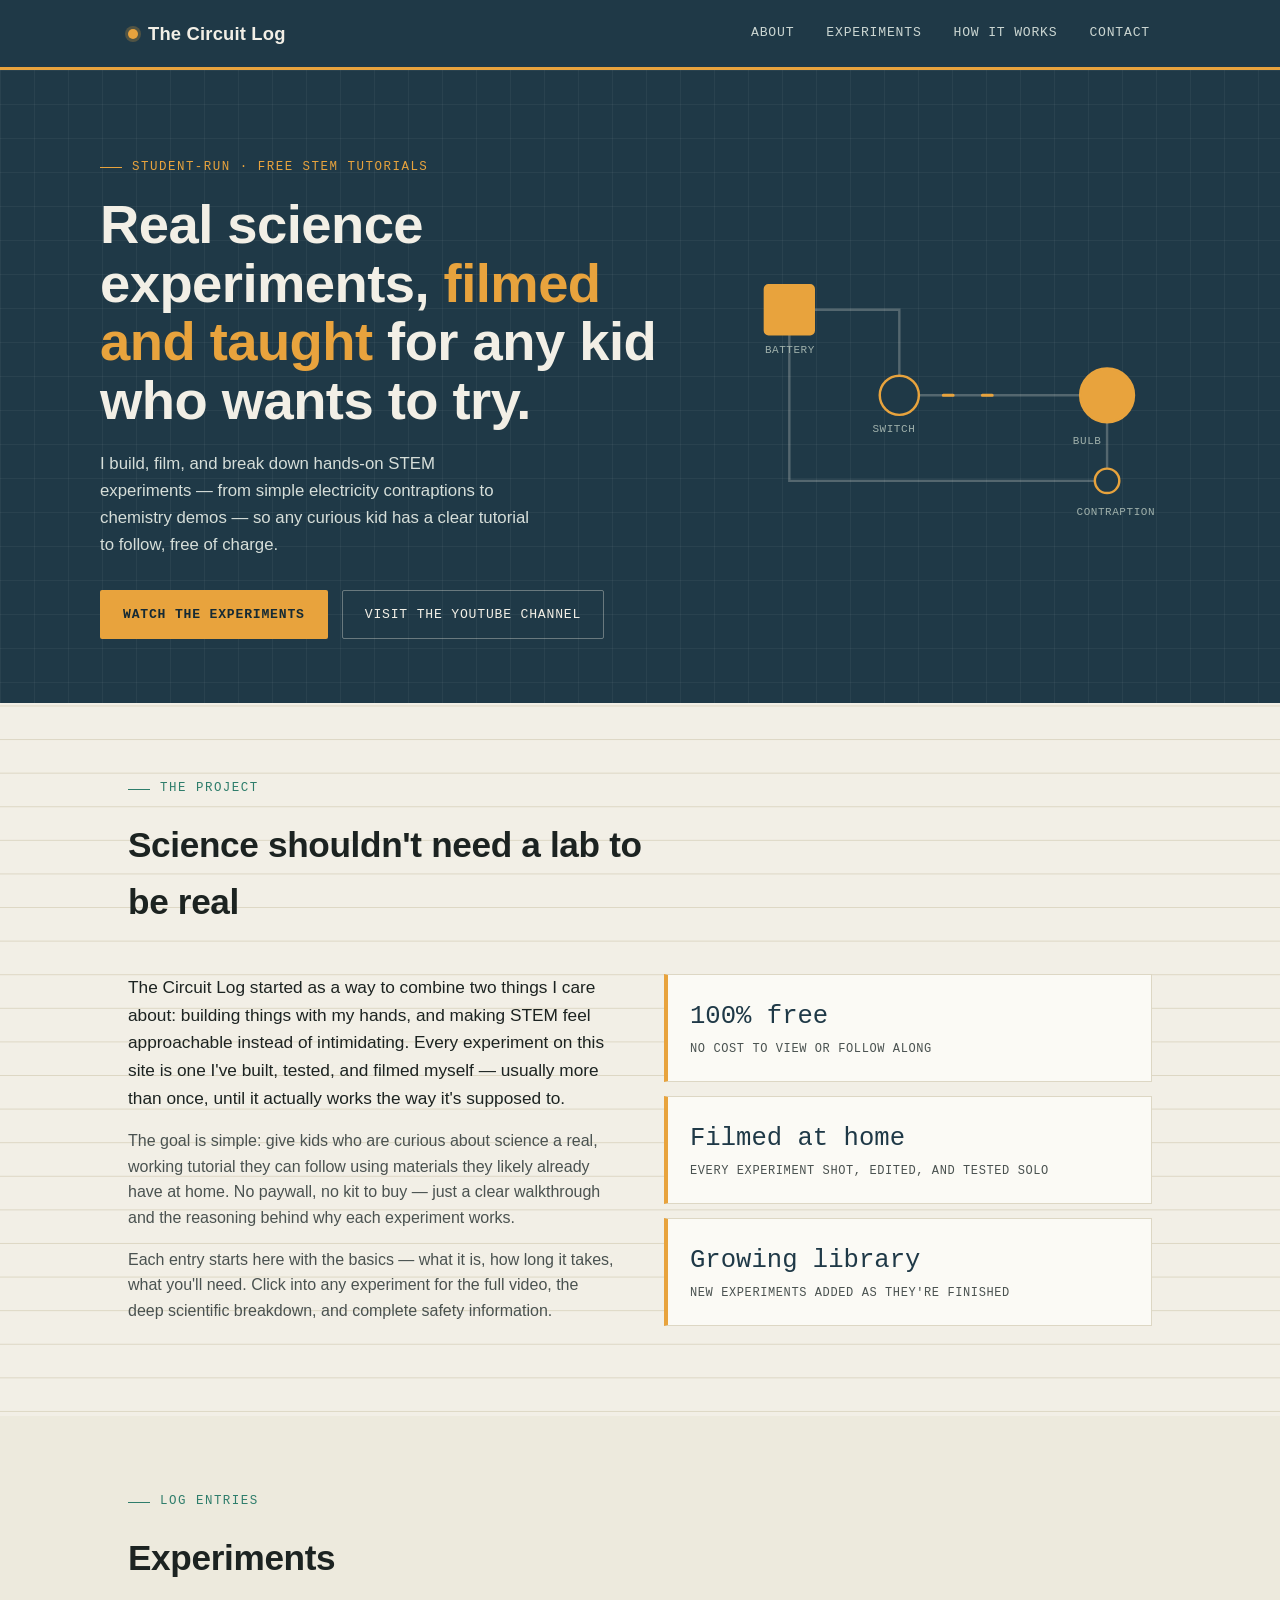
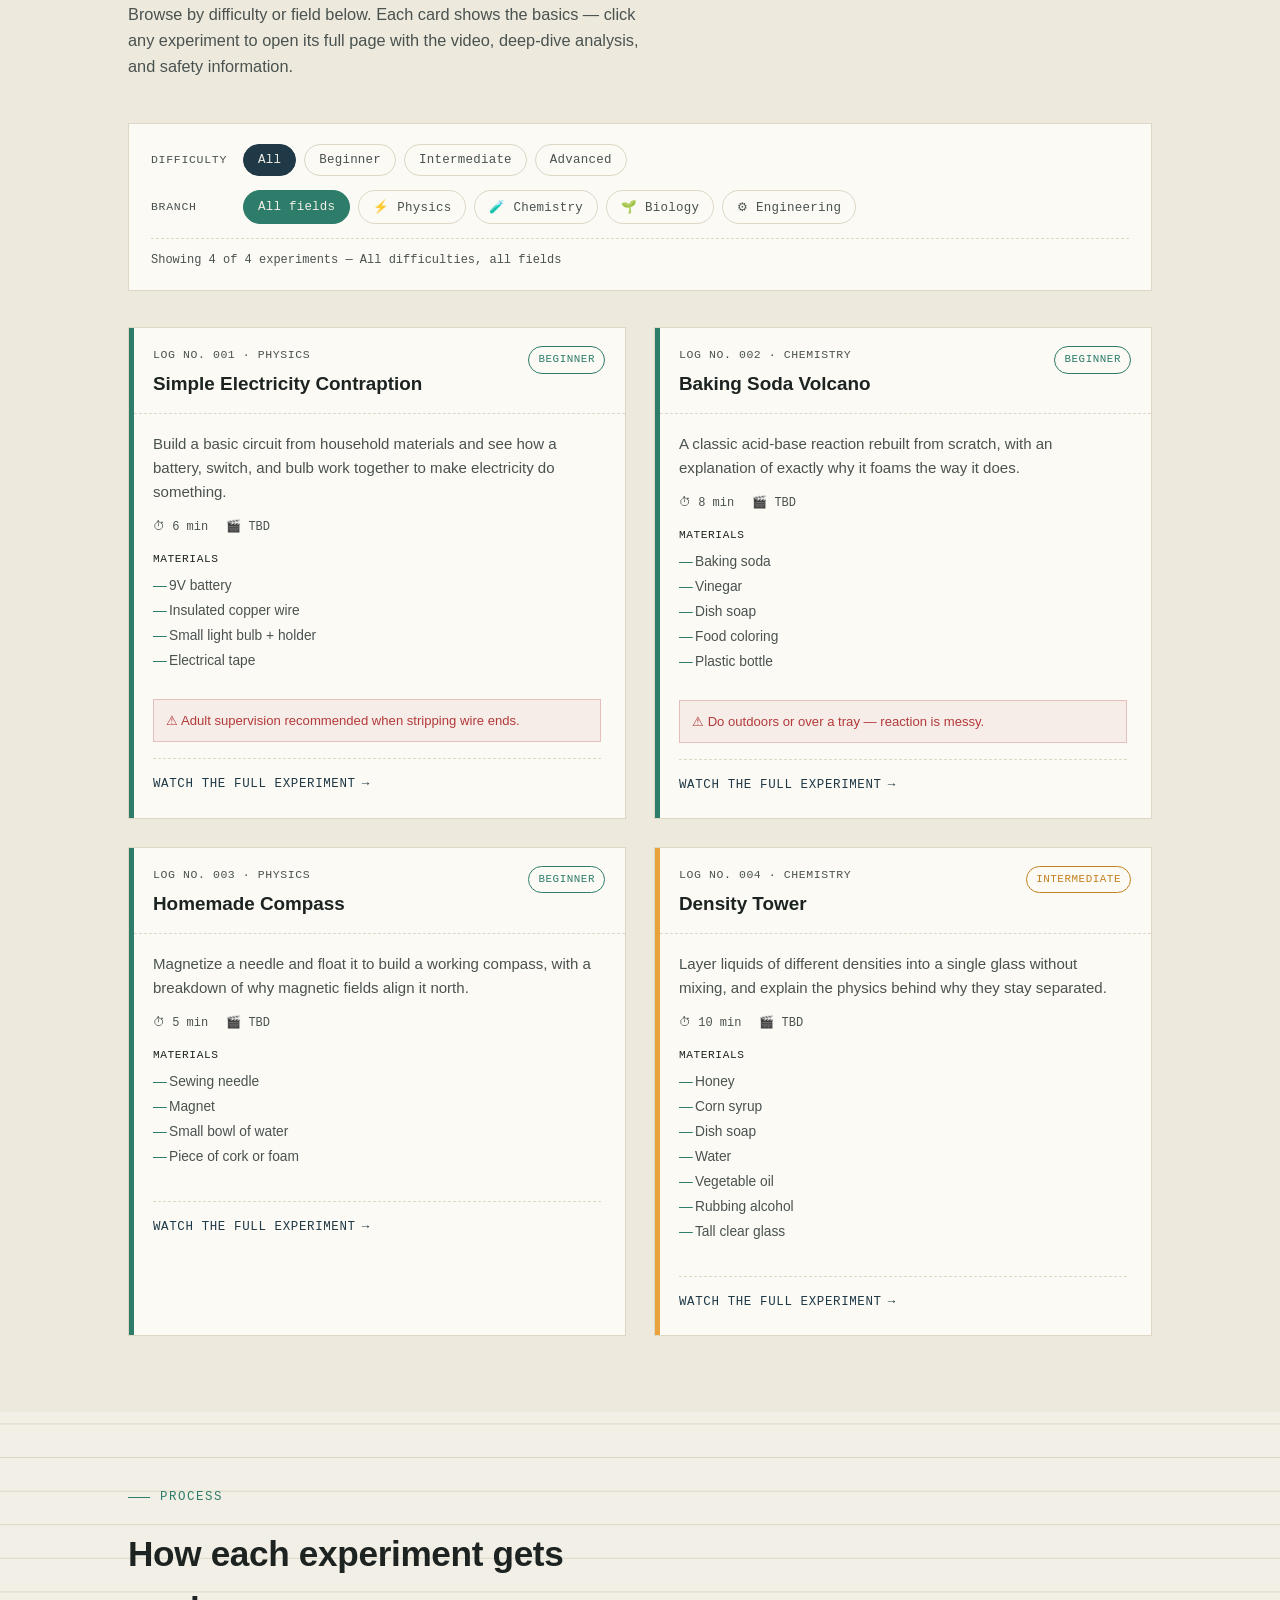
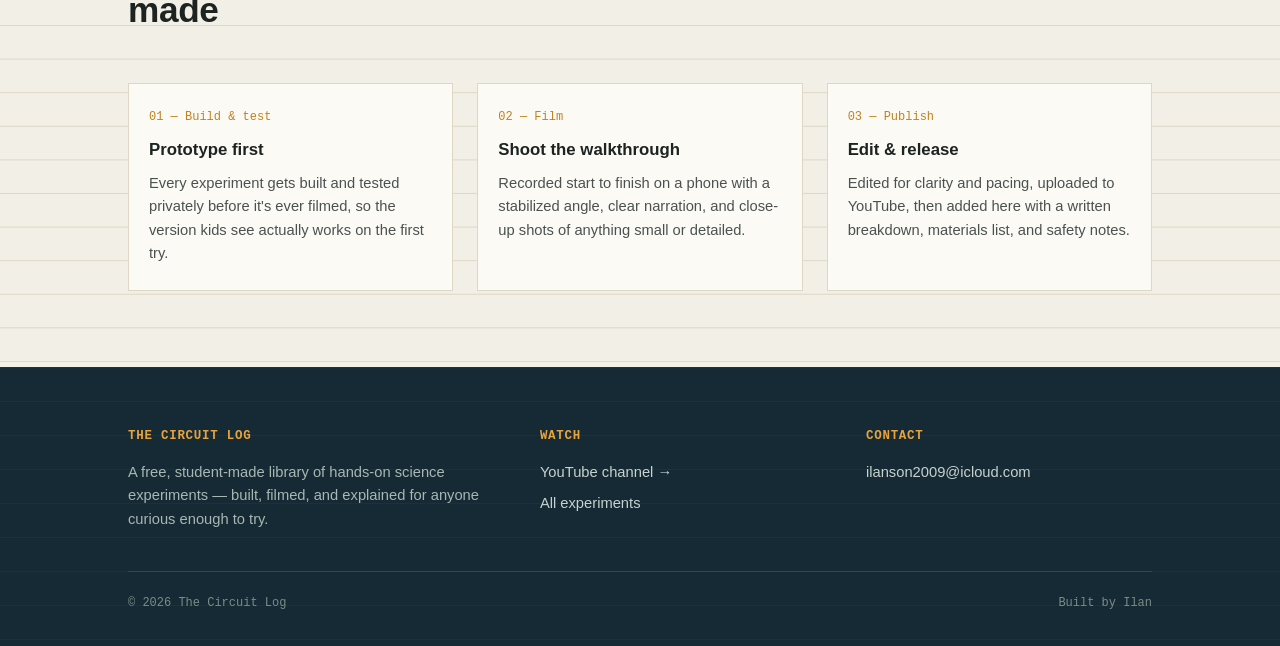
==== commit 332729f6: "update email link" ====
--- a/index.html
+++ b/index.html
@@ -167,7 +167,7 @@
       <div>
         <h4>Contact</h4>
         <ul>
-          <li><a href="mailto:youremail@example.com">youremail@example.com</a></li>
+          <li><a href="mailto:ilanson2009@icloud.com">ilanson2009@icloud.com</a></li>
         </ul>
       </div>
     </div>
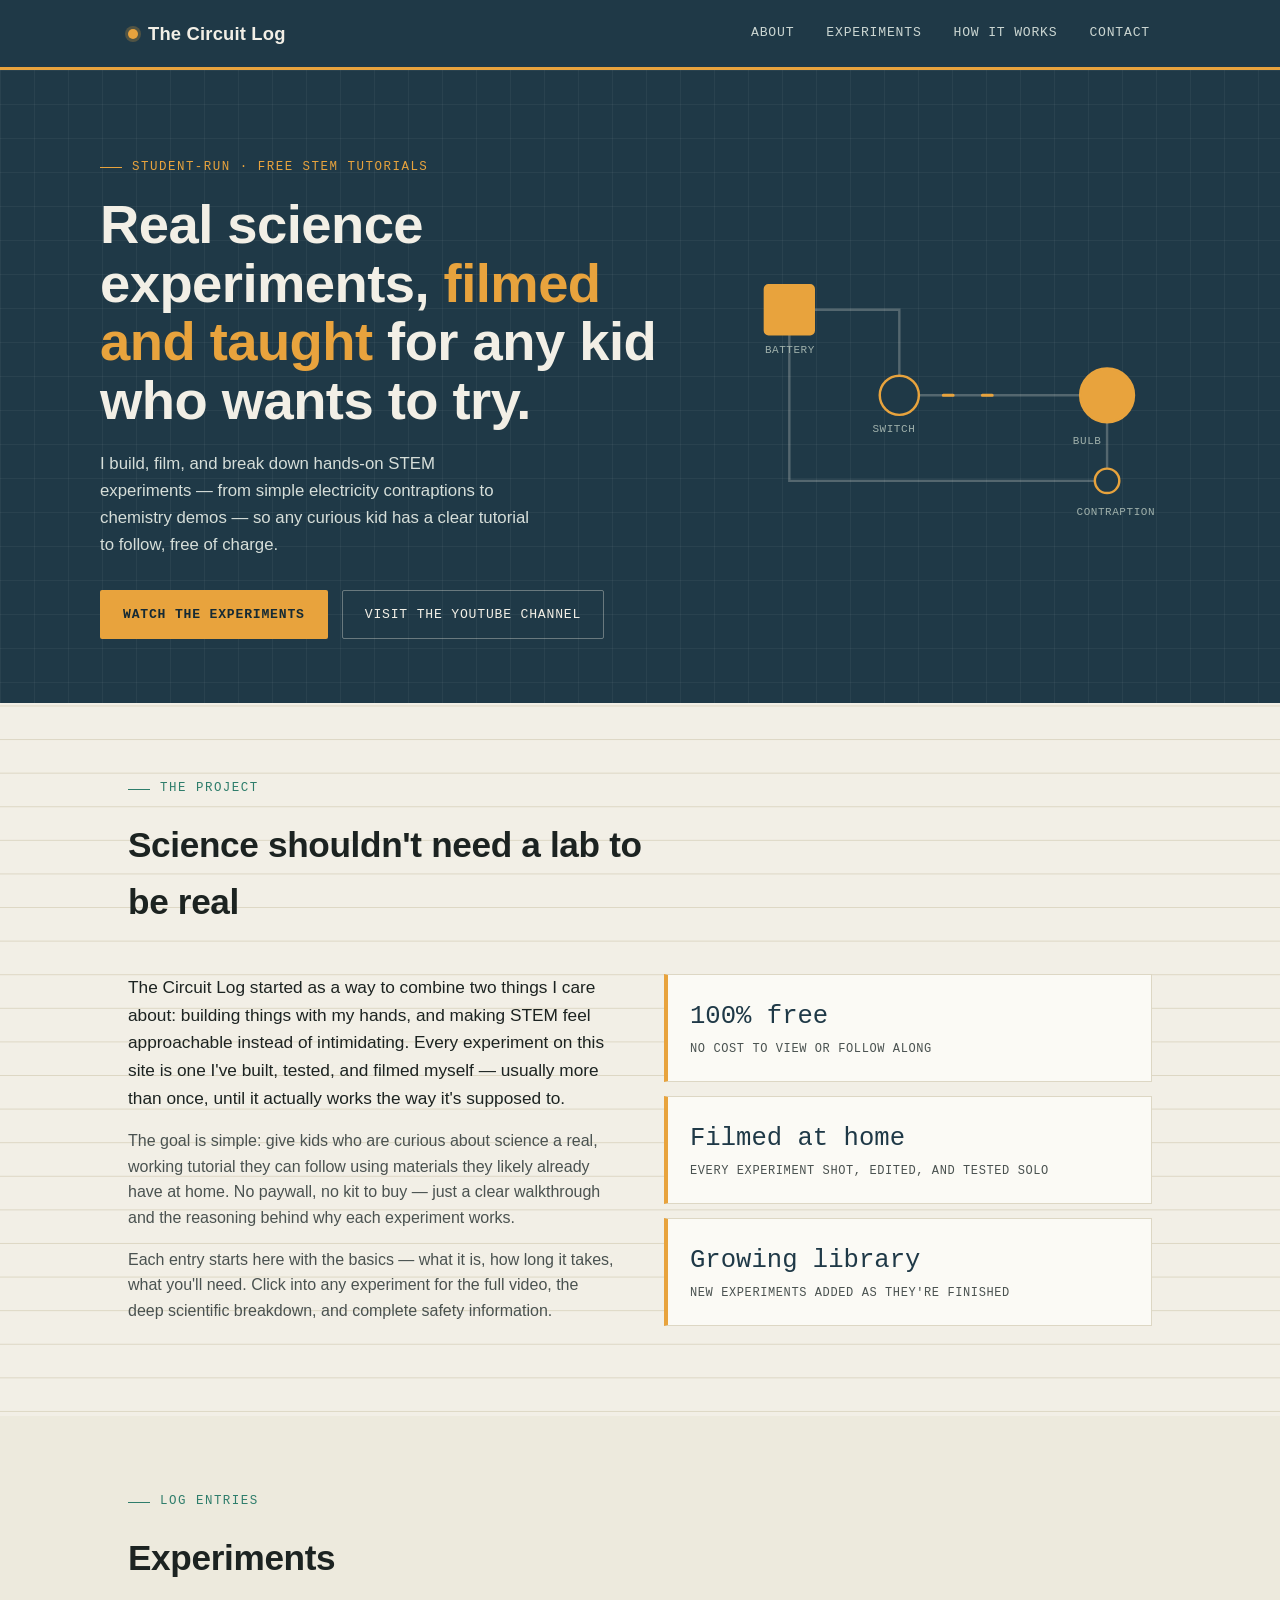
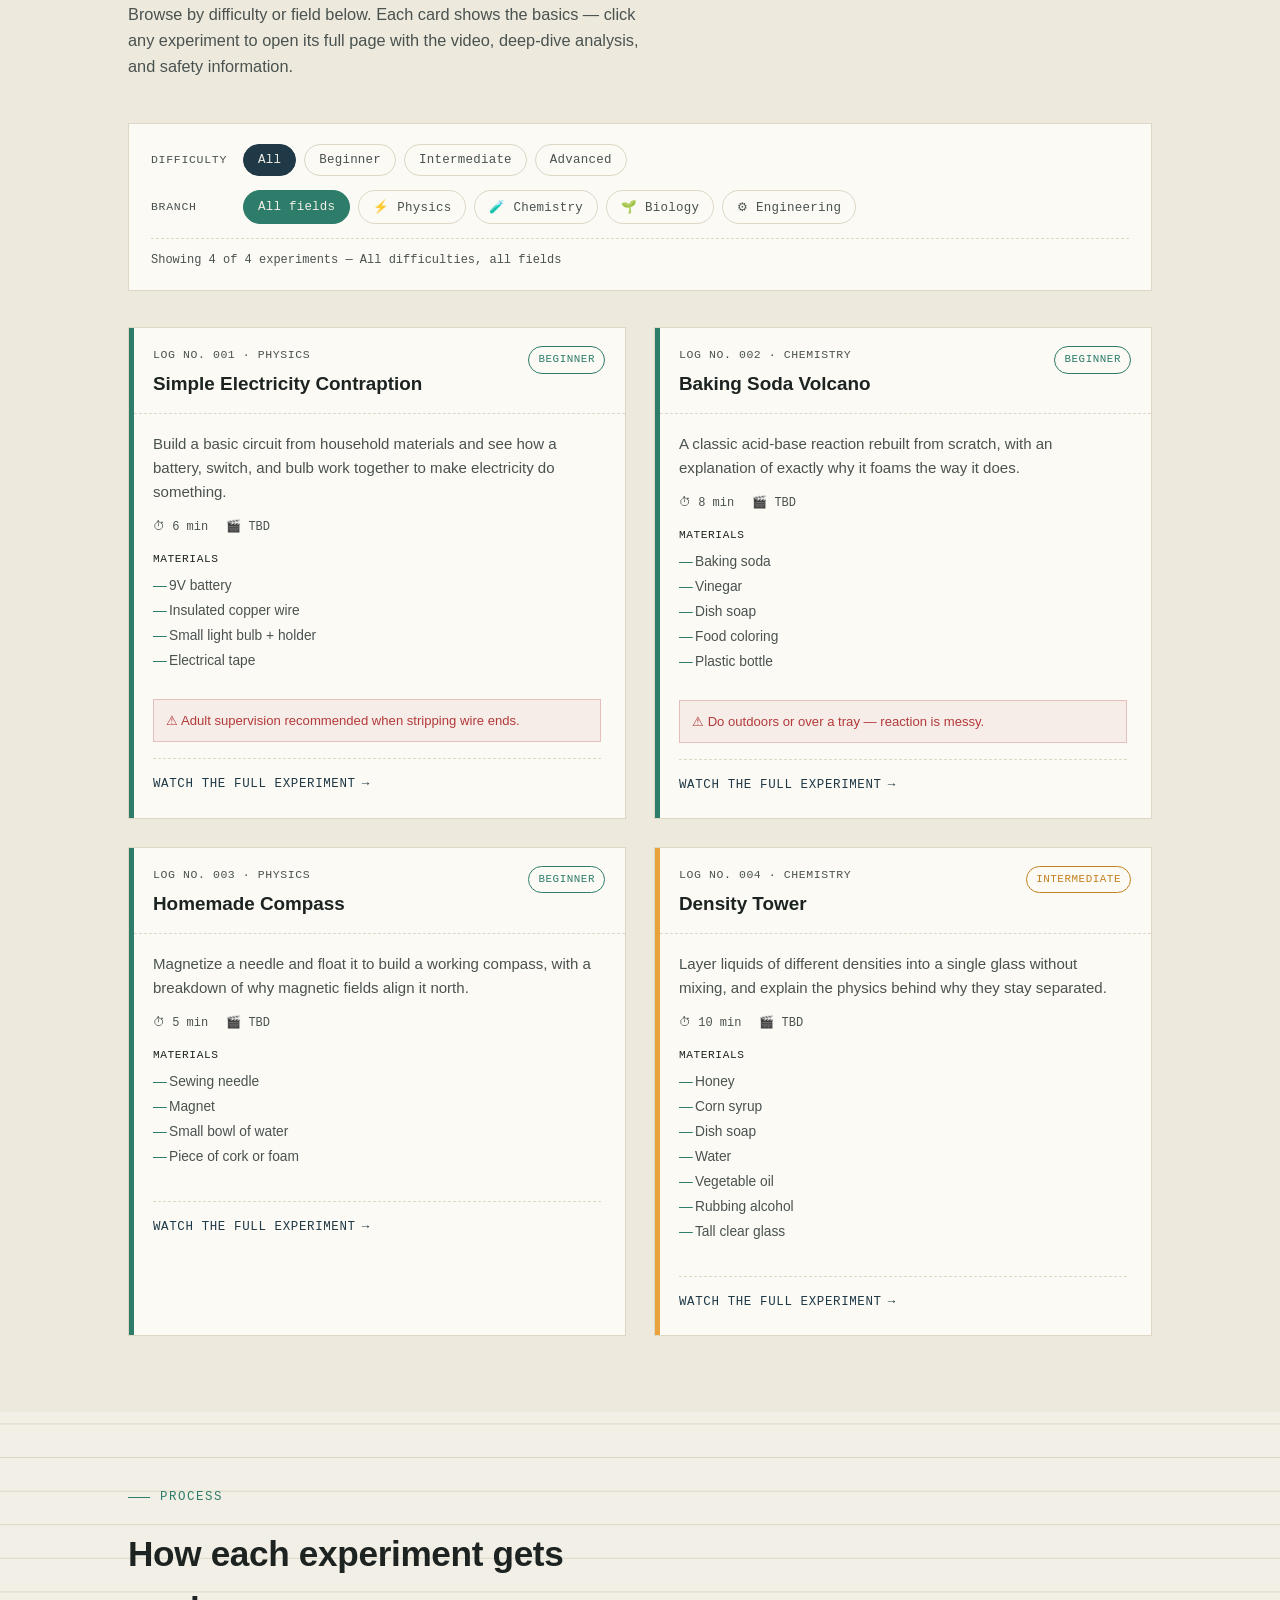
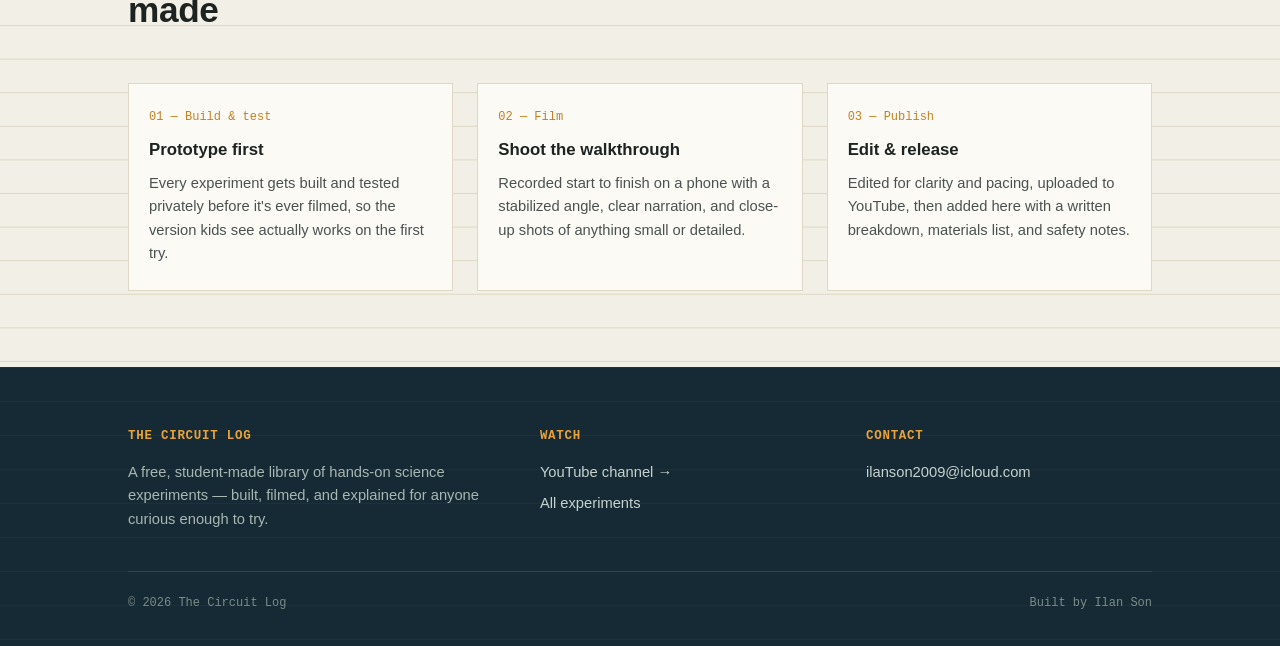
==== commit c697f58c: "Update index.html" ====
--- a/index.html
+++ b/index.html
@@ -173,7 +173,7 @@
     </div>
     <div class="footer-bottom">
       <span>© 2026 The Circuit Log</span>
-      <span>Built by Ilan</span>
+      <span>Built by Ilan Son</span>
     </div>
   </div>
 </footer>
